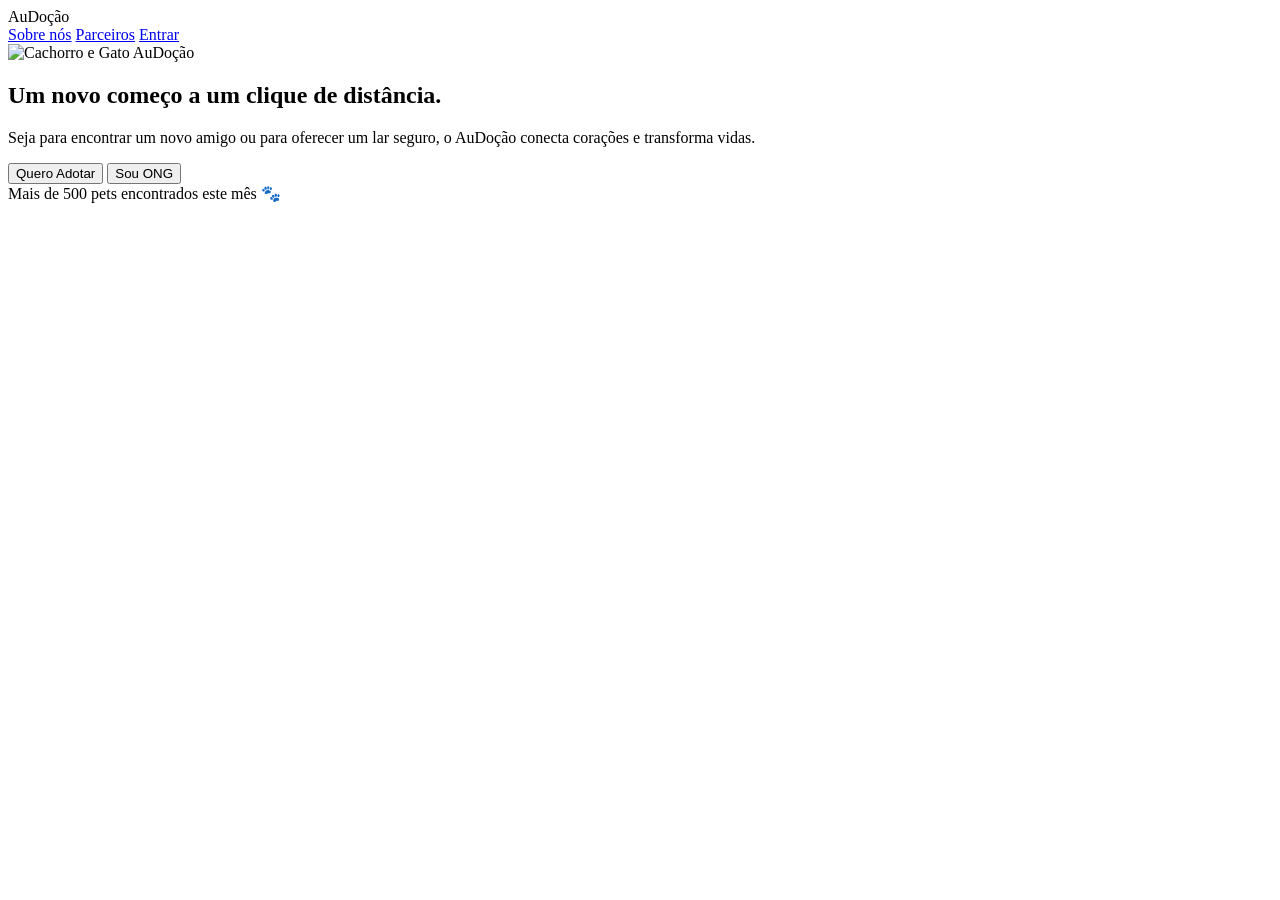
==== index.html @ ccf65b34 "btn - whatsapp" ====
<!DOCTYPE html>
<html lang="pt-br">

<head>
     <meta charset="UTF-8">
     <meta name="viewport" content="width=device-width, initial-scale=1.0">
     <title>AuDoção - Encontre seu pet</title>
     <link rel="stylesheet" href="style.css">
     <link href="https://fonts.googleapis.com/css2?family=Poppins:wght@400;600;700&display=swap" rel="stylesheet">
</head>

<body>

     <nav class="navbar">
          <div class="logo">AuDoção</div>
          <div class="nav-links">
               <a href="#">Sobre nós</a>
               <a href="#">Parceiros</a>
               <a href="login.html" class="btn-login">Entrar</a>
          </div>
     </nav>

     <main class="hero-container">
          <section class="hero-image">
               <div class="image-wrapper">
                    <img src="/src/dogandcat.png" alt="Cachorro e Gato AuDoção">
               </div>
               <div class="decoration-circle"></div>
          </section>

          <section class="hero-content">
               <div class="content-box">
                    <h1>Um novo começo a um clique de distância.</h1>
                    <p>Seja para encontrar um novo amigo ou para oferecer um lar seguro, o AuDoção conecta corações e
                         transforma vidas.</p>

                    <div class="actions">
                         <button class="btn btn-primary" onclick="window.location.href='home.html'">Quero Adotar</button>
                         <button class="btn btn-secondary" onclick="window.location.href='doar.html'">Sou ONG</button>
                    </div>

                    <span class="stats">Mais de 500 pets encontrados este mês 🐾</span>
               </div>
          </section>
     </main>

</body>

</html>
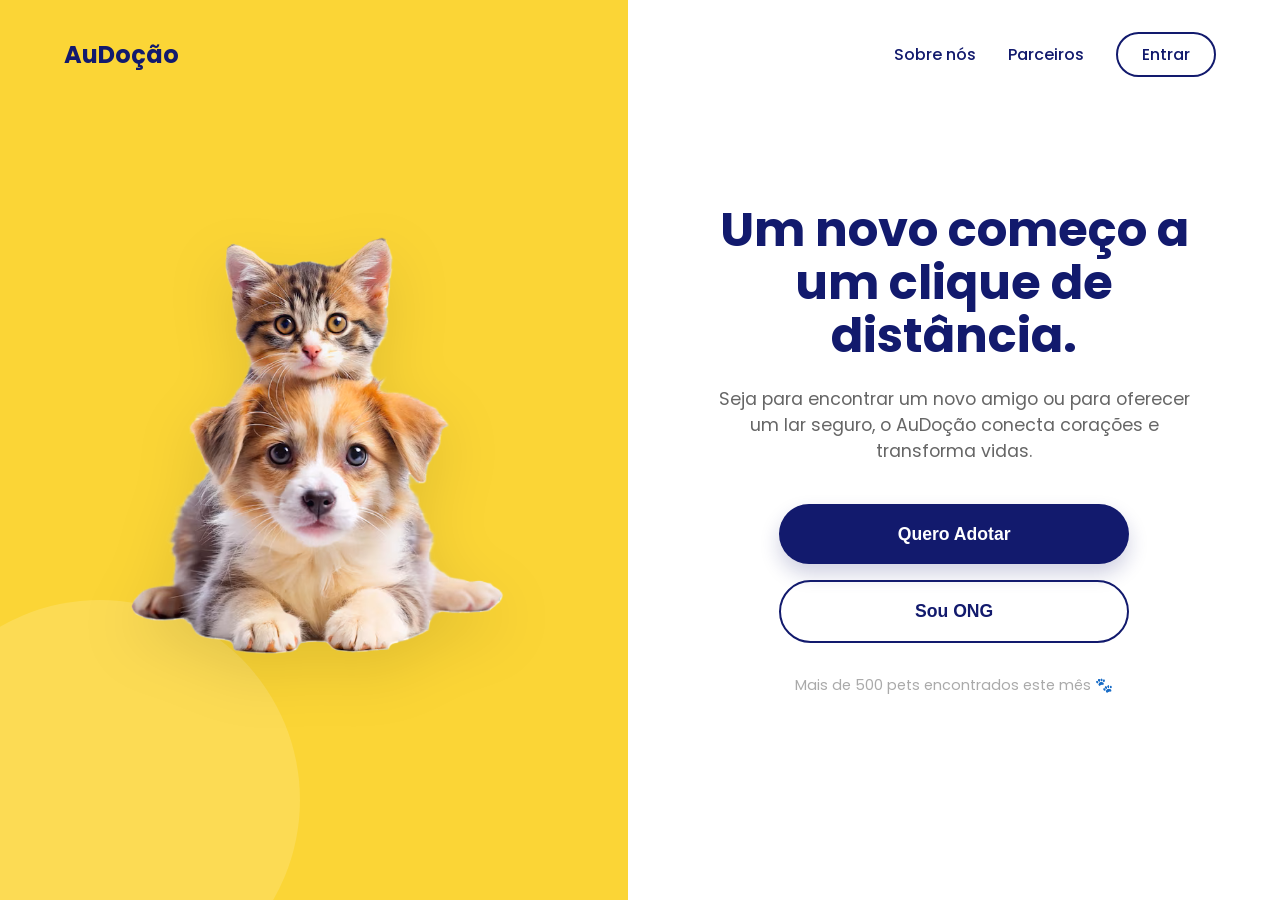
==== commit fff826c9: "alterações na pad sobre e parceiros" ====
--- a/index.html
+++ b/index.html
@@ -14,8 +14,8 @@
      <nav class="navbar">
           <div class="logo">AuDoção</div>
           <div class="nav-links">
-               <a href="#">Sobre nós</a>
-               <a href="#">Parceiros</a>
+               <a href="sobre.html">Sobre nós</a>
+               <a href="parceiros.html">Parceiros</a>
                <a href="login.html" class="btn-login">Entrar</a>
           </div>
      </nav>
@@ -23,7 +23,7 @@
      <main class="hero-container">
           <section class="hero-image">
                <div class="image-wrapper">
-                    <img src="/src/dogandcat.png" alt="Cachorro e Gato AuDoção">
+                    <img src="/src/home-cat-dog.png" alt="Cachorro e Gato AuDoção">
                </div>
                <div class="decoration-circle"></div>
           </section>
@@ -36,7 +36,7 @@
 
                     <div class="actions">
                          <button class="btn btn-primary" onclick="window.location.href='home.html'">Quero Adotar</button>
-                         <button class="btn btn-secondary" onclick="window.location.href='doar.html'">Sou ONG</button>
+                         <button class="btn btn-secondary" onclick="window.location.href='cadastro.html'">Sou ONG</button>
                     </div>
 
                     <span class="stats">Mais de 500 pets encontrados este mês 🐾</span>
--- a/style.css
+++ b/style.css
@@ -0,0 +1,944 @@
+@charset "UTF-8";
+:root {
+  --color-yellow: #FBD536;
+  --color-blue: #121A6D;
+  --color-white: #FFFFFF;
+  --color-text-gray: #666666;
+  --font-main: 'Poppins', sans-serif;
+  --transition: all 0.3s ease;
+}
+
+* {
+  margin: 0;
+  padding: 0;
+  box-sizing: border-box;
+}
+
+body {
+  font-family: var(--font-main);
+  background-color: var(--color-white);
+  overflow-x: hidden;
+}
+
+/* Navbar */
+.navbar {
+  position: absolute;
+  top: 0;
+  width: 100%;
+  display: flex;
+  justify-content: space-between;
+  align-items: center;
+  padding: 2rem 5%;
+  z-index: 10;
+}
+
+.navbar .logo {
+  font-size: 1.5rem;
+  font-weight: 700;
+  color: var(--color-blue);
+}
+
+.navbar .nav-links {
+  display: flex;
+  gap: 2rem;
+  align-items: center;
+}
+
+.navbar .nav-links a {
+  text-decoration: none;
+  color: var(--color-blue);
+  font-weight: 500;
+  transition: var(--transition);
+}
+
+.navbar .nav-links a:hover {
+  opacity: 0.7;
+}
+
+.navbar .nav-links .btn-login {
+  border: 2px solid var(--color-blue);
+  padding: 0.5rem 1.5rem;
+  border-radius: 50px;
+}
+
+.navbar .nav-links .btn-login:hover {
+  background-color: var(--color-blue);
+  color: var(--color-white);
+}
+
+/* Layout Principal (Hero) */
+.hero-container {
+  display: flex;
+  height: 100vh;
+  width: 100%;
+}
+
+@media (max-width: 768px) {
+  .hero-container {
+    flex-direction: column;
+  }
+}
+/* Lado Esquerdo - Imagem */
+.hero-image {
+  flex: 1.2;
+  background-color: var(--color-yellow);
+  display: flex;
+  align-items: center;
+  justify-content: center;
+  position: relative;
+  overflow: hidden;
+}
+
+.hero-image .image-wrapper {
+  width: 70%;
+  z-index: 2;
+  transition: transform 0.5s ease;
+}
+
+.hero-image .image-wrapper:hover {
+  transform: scale(1.05);
+}
+
+.hero-image .image-wrapper img {
+  width: 100%;
+  filter: drop-shadow(0 20px 30px rgba(0, 0, 0, 0.1));
+}
+
+.hero-image .decoration-circle {
+  position: absolute;
+  width: 400px;
+  height: 400px;
+  background: rgba(255, 255, 255, 0.15);
+  border-radius: 50%;
+  bottom: -100px;
+  left: -100px;
+}
+
+.hero-content {
+  flex: 1;
+  display: flex;
+  align-items: center; /* Centraliza o box verticalmente */
+  justify-content: center; /* Centraliza o box horizontalmente */
+  padding: 4rem;
+  background-color: var(--color-white);
+}
+
+.hero-content .content-box {
+  max-width: 500px; /* Aumentei levemente para melhor leitura */
+  width: 100%;
+  display: flex; /* Adicionado */
+  flex-direction: column; /* Adicionado: empilha os itens */
+  align-items: center; /* Adicionado: centraliza h1, p e botões horizontalmente */
+  text-align: center; /* Garante que as linhas de texto fiquem no centro */
+}
+
+.hero-content .content-box h1 {
+  font-size: 3rem;
+  color: var(--color-blue);
+  line-height: 1.1;
+  margin-bottom: 1.5rem;
+  width: 100%; /* Garante que o texto use todo o espaço para centralizar */
+}
+
+.hero-content .content-box p {
+  color: var(--color-text-gray);
+  font-size: 1.1rem;
+  margin-bottom: 2.5rem;
+  width: 100%;
+}
+
+.hero-content .content-box .actions {
+  display: flex;
+  flex-direction: column;
+  gap: 1rem;
+  width: 100%; /* Faz os botões respeitarem a largura do box */
+  max-width: 350px; /* Opcional: define uma largura máxima elegante para os botões */
+}
+
+.hero-content .content-box .actions .btn {
+  padding: 1.2rem;
+  border-radius: 50px;
+  font-size: 1.1rem;
+  font-weight: 600;
+  cursor: pointer;
+  transition: var(--transition);
+  border: none;
+}
+
+.hero-content .content-box .actions .btn-primary {
+  background-color: var(--color-blue);
+  color: var(--color-white);
+  box-shadow: 0 10px 20px rgba(18, 26, 109, 0.2);
+}
+
+.hero-content .content-box .actions .btn-primary:hover {
+  transform: translateY(-3px);
+  box-shadow: 0 15px 25px rgba(18, 26, 109, 0.3);
+}
+
+.hero-content .content-box .actions .btn-secondary {
+  background-color: transparent;
+  border: 2px solid var(--color-blue);
+  color: var(--color-blue);
+}
+
+.hero-content .content-box .actions .btn-secondary:hover {
+  background-color: rgba(18, 26, 109, 0.05);
+}
+
+.hero-content .content-box .stats {
+  display: block;
+  margin-top: 2rem;
+  text-align: center;
+  color: #aaa;
+  font-size: 0.9rem;
+}
+
+/* Login & Auth Pages */
+.auth-page {
+  background-color: var(--color-yellow);
+  position: relative;
+  margin: 0;
+  padding: 0;
+  display: flex;
+  align-items: center;
+  justify-content: center;
+  min-height: 100vh;
+  width: 100%;
+  overflow-x: hidden;
+}
+.auth-page::before {
+  content: "";
+  position: absolute;
+  top: 0;
+  left: 0;
+  width: 100%;
+  height: 100%;
+  background: linear-gradient(180deg, rgba(255, 255, 255, 0) 0%, rgba(255, 255, 255, 0.3) 100%);
+  z-index: 1;
+}
+
+.auth-container {
+  width: 100%;
+  max-width: 420px;
+  padding: 20px;
+  z-index: 2;
+  position: relative;
+}
+
+.auth-card {
+  background: rgba(255, 255, 255, 0.9);
+  backdrop-filter: blur(15px);
+  border: 1px solid rgba(255, 255, 255, 0.5);
+  border-radius: 30px;
+  padding: 3rem 2.5rem;
+  box-shadow: 0 20px 50px rgba(0, 0, 0, 0.1);
+}
+.auth-card .auth-header {
+  text-align: center;
+  margin-bottom: 2rem;
+}
+.auth-card .auth-header .logo {
+  color: var(--color-blue);
+  font-size: 2.2rem;
+  font-weight: 700;
+  margin-bottom: 0.5rem;
+}
+.auth-card .auth-header p {
+  color: var(--color-text-gray);
+  font-size: 0.95rem;
+}
+
+.auth-form .input-group {
+  margin-bottom: 1.5rem;
+}
+.auth-form .input-group label {
+  display: block;
+  margin-bottom: 0.6rem;
+  color: var(--color-blue);
+  font-weight: 600;
+  font-size: 0.9rem;
+}
+.auth-form .input-group .label-wrapper {
+  display: flex;
+  justify-content: space-between;
+  align-items: center;
+}
+.auth-form .input-group input {
+  width: 100%;
+  padding: 1rem 1.5rem;
+  border-radius: 50px;
+  border: 1px solid #E0E0E0;
+  background: #FDFDFD;
+  transition: var(--transition);
+  outline: none;
+}
+.auth-form .input-group input:focus {
+  border-color: var(--color-blue);
+  background: #FFF;
+  box-shadow: 0 0 0 4px rgba(18, 26, 109, 0.1);
+}
+.auth-form .input-group .forgot-password {
+  font-size: 0.8rem;
+  color: var(--color-text-gray);
+  text-decoration: none;
+}
+.auth-form .input-group .forgot-password:hover {
+  color: var(--color-blue);
+}
+.auth-form .btn-primary {
+  width: 100%;
+  padding: 1rem;
+  background-color: var(--color-blue);
+  color: white;
+  border: none;
+  border-radius: 50px;
+  font-size: 1rem;
+  font-weight: 600;
+  cursor: pointer;
+  transition: var(--transition);
+  margin-top: 1rem;
+}
+.auth-form .btn-primary:hover {
+  filter: brightness(1.1);
+  transform: translateY(-2px);
+}
+
+.auth-footer {
+  margin-top: 2rem;
+  text-align: center;
+  font-size: 0.9rem;
+  color: var(--color-text-gray);
+}
+.auth-footer a {
+  color: var(--color-blue);
+  font-weight: 600;
+  text-decoration: none;
+}
+.auth-footer a:hover {
+  text-decoration: underline;
+}
+
+.auth-decoration {
+  position: absolute;
+  bottom: 20px;
+  right: 5%;
+  width: 250px;
+  z-index: 1;
+  display: none;
+}
+@media (min-width: 1024px) {
+  .auth-decoration {
+    display: block;
+  }
+}
+.auth-decoration img {
+  width: 100%;
+}
+
+.auth-page {
+  background-color: var(--color-yellow);
+  position: relative;
+}
+.auth-page::before {
+  content: "";
+  position: absolute;
+  top: 0;
+  left: 0;
+  width: 100%;
+  height: 100%;
+  background-color: rgba(255, 255, 255, 0.2);
+  z-index: 1;
+}
+
+.auth-container {
+  max-width: 520px;
+}
+
+.auth-form .btn-primary {
+  margin-top: 2rem;
+  background-color: var(--color-blue);
+  color: white;
+  border: none;
+  padding: 1rem;
+  border-radius: 50px;
+  font-weight: 600;
+  cursor: pointer;
+  width: 100%;
+  transition: transform 0.2s;
+}
+.auth-form .btn-primary:hover {
+  transform: scale(1.02);
+}
+
+.home-container {
+  padding: 2rem;
+  max-width: 1200px;
+  margin: 0 auto;
+}
+
+.home-header {
+  text-align: center;
+  margin-bottom: 3rem;
+}
+.home-header h1 {
+  color: var(--color-blue);
+  font-size: 2.5rem;
+}
+.home-header p {
+  color: var(--color-text-gray);
+}
+
+.adoption-grid {
+  display: grid;
+  grid-template-columns: repeat(auto-fill, minmax(280px, 1fr));
+  gap: 2rem;
+}
+
+.pet-card {
+  background: rgba(255, 255, 255, 0.8);
+  backdrop-filter: blur(10px);
+  border-radius: 25px;
+  border: 1px solid rgba(255, 255, 255, 0.4);
+  overflow: hidden;
+  transition: transform 0.3s ease;
+  box-shadow: 0 10px 20px rgba(0, 0, 0, 0.05);
+}
+.pet-card:hover {
+  transform: translateY(-8px);
+}
+.pet-card .pet-image {
+  height: 200px;
+  position: relative;
+}
+.pet-card .pet-image img {
+  width: 100%;
+  height: 100%;
+  object-fit: cover;
+}
+.pet-card .pet-image .tag-status {
+  position: absolute;
+  top: 15px;
+  left: 15px;
+  background: var(--color-yellow);
+  color: var(--color-blue);
+  padding: 4px 12px;
+  border-radius: 20px;
+  font-size: 0.8rem;
+  font-weight: 700;
+}
+.pet-card .pet-info {
+  padding: 1.5rem;
+}
+.pet-card .pet-info h3 {
+  color: var(--color-blue);
+  margin-bottom: 0.5rem;
+}
+.pet-card .pet-info p {
+  color: var(--color-text-gray);
+  font-size: 0.9rem;
+}
+.pet-card .pet-info .pet-tags {
+  display: flex;
+  gap: 0.5rem;
+  margin: 1rem 0;
+}
+.pet-card .pet-info .pet-tags span {
+  background: #f0f0f0;
+  padding: 2px 10px;
+  border-radius: 10px;
+  font-size: 0.75rem;
+}
+
+.btn-details {
+  width: 100%;
+  padding: 0.8rem;
+  border: none;
+  border-radius: 50px;
+  background: var(--color-blue);
+  color: white;
+  font-weight: 600;
+  cursor: pointer;
+  transition: filter 0.3s;
+}
+.btn-details:hover {
+  filter: brightness(1.2);
+}
+
+/* Filtros de Categoria */
+.filter-nav {
+  display: flex;
+  justify-content: center;
+  gap: 15px;
+  margin-bottom: 40px;
+  flex-wrap: wrap;
+}
+.filter-nav .filter-btn {
+  background: #fff;
+  border: 2px solid var(--color-yellow);
+  color: var(--color-blue);
+  padding: 10px 25px;
+  border-radius: 50px;
+  font-weight: 600;
+  cursor: pointer;
+  transition: all 0.3s ease;
+}
+.filter-nav .filter-btn:hover, .filter-nav .filter-btn.active {
+  background: var(--color-yellow);
+  box-shadow: 0 4px 12px rgba(251, 213, 54, 0.3);
+}
+
+/* Grid Ajustado */
+.adoption-grid {
+  display: grid;
+  grid-template-columns: repeat(auto-fill, minmax(280px, 1fr));
+  gap: 30px;
+}
+
+/* Estilo das Tags de Espécie no Card */
+.pet-card .tag-status.cao {
+  background: #FFD700;
+}
+.pet-card .tag-status.gato {
+  background: #FFB6C1;
+}
+
+.profile-container {
+  max-width: 800px;
+  margin: 0 auto;
+  background: #fdfdfd;
+  min-height: 100vh;
+}
+
+.pet-hero {
+  position: relative;
+  height: 400px;
+  width: 100%;
+}
+.pet-hero img {
+  width: 100%;
+  height: 100%;
+  object-fit: cover;
+}
+.pet-hero .btn-back {
+  position: absolute;
+  top: 20px;
+  left: 20px;
+  background: rgba(255, 255, 255, 0.8);
+  backdrop-filter: blur(5px);
+  padding: 10px 20px;
+  border-radius: 50px;
+  text-decoration: none;
+  color: var(--color-blue);
+  font-weight: 600;
+  z-index: 10;
+}
+
+.pet-details-card {
+  background: white;
+  margin-top: -40px;
+  position: relative;
+  border-radius: 40px 40px 0 0;
+  padding: 2rem;
+  box-shadow: 0 -10px 30px rgba(0, 0, 0, 0.05);
+}
+.pet-details-card .pet-main-info {
+  margin-bottom: 2rem;
+}
+.pet-details-card .pet-main-info .header-info {
+  display: flex;
+  align-items: center;
+  justify-content: space-between;
+}
+.pet-details-card .pet-main-info .header-info h1 {
+  color: var(--color-blue);
+  font-size: 2.2rem;
+}
+.pet-details-card .pet-main-info .header-info .badge-species {
+  background: var(--color-yellow);
+  padding: 5px 15px;
+  border-radius: 20px;
+  font-weight: 700;
+  font-size: 0.8rem;
+}
+.pet-details-card .pet-main-info .location {
+  color: var(--color-text-gray);
+  font-size: 0.9rem;
+  margin-top: 5px;
+}
+
+.pet-stats-grid {
+  display: grid;
+  grid-template-columns: repeat(3, 1fr);
+  gap: 15px;
+  margin-bottom: 2rem;
+}
+.pet-stats-grid .stat-item {
+  background: #f8f9fa;
+  padding: 15px;
+  border-radius: 20px;
+  text-align: center;
+}
+.pet-stats-grid .stat-item small {
+  display: block;
+  color: var(--color-text-gray);
+  font-size: 0.75rem;
+  margin-bottom: 5px;
+}
+.pet-stats-grid .stat-item strong {
+  color: var(--color-blue);
+  font-size: 1rem;
+}
+
+.pet-description {
+  margin-bottom: 2rem;
+}
+.pet-description h3 {
+  color: var(--color-blue);
+  margin-bottom: 10px;
+}
+.pet-description p {
+  color: #555;
+  line-height: 1.6;
+}
+
+.pet-health-tags {
+  margin-bottom: 3rem;
+}
+.pet-health-tags h3 {
+  color: var(--color-blue);
+  margin-bottom: 15px;
+}
+.pet-health-tags .tags-container {
+  display: flex;
+  flex-wrap: wrap;
+  gap: 10px;
+}
+.pet-health-tags .tags-container .tag {
+  padding: 8px 16px;
+  border-radius: 12px;
+  font-size: 0.85rem;
+  font-weight: 600;
+}
+.pet-health-tags .tags-container .tag.check {
+  background: #e8f5e9;
+  color: #2e7d32;
+}
+.pet-health-tags .tags-container .tag.info {
+  background: #e3f2fd;
+  color: #1565c0;
+}
+
+.btn-adopt-now {
+  width: 100%;
+  padding: 1.2rem;
+  background: var(--color-blue);
+  color: white;
+  border: none;
+  border-radius: 50px;
+  font-size: 1.1rem;
+  font-weight: 700;
+  cursor: pointer;
+  transition: transform 0.2s;
+}
+.btn-adopt-now:hover {
+  transform: scale(1.02);
+  filter: brightness(1.1);
+}
+
+/* Navbar */
+.navbar {
+  position: absolute;
+  top: 0;
+  width: 100%;
+  display: flex;
+  justify-content: space-between;
+  align-items: center;
+  padding: 2rem 5%;
+  z-index: 10;
+}
+
+.navbar .logo {
+  font-size: 1.5rem;
+  font-weight: 700;
+  color: var(--color-blue);
+}
+
+.navbar .nav-links {
+  display: flex;
+  gap: 2rem;
+  align-items: center;
+}
+
+.navbar .nav-links a {
+  text-decoration: none;
+  color: var(--color-blue);
+  font-weight: 500;
+  transition: var(--transition);
+}
+
+.navbar .nav-links a:hover {
+  opacity: 0.7;
+}
+
+.navbar .nav-links .btn-login {
+  border: 2px solid var(--color-blue);
+  padding: 0.5rem 1.5rem;
+  border-radius: 50px;
+}
+
+.navbar .nav-links .btn-login:hover {
+  background-color: var(--color-blue);
+  color: var(--color-white);
+}
+
+.form-container {
+  max-width: 700px;
+  margin: 40px auto;
+  padding: 0 20px;
+}
+
+.glass-form {
+  background: rgba(255, 255, 255, 0.7);
+  backdrop-filter: blur(15px);
+  border: 1px solid rgba(255, 255, 255, 0.3);
+  padding: 40px;
+  border-radius: 30px;
+  box-shadow: 0 20px 40px rgba(0, 0, 0, 0.05);
+}
+
+.form-section {
+  margin-bottom: 30px;
+}
+.form-section h3 {
+  color: var(--color-blue);
+  margin-bottom: 20px;
+  font-size: 1.1rem;
+  border-bottom: 2px solid var(--color-yellow);
+  display: inline-block;
+}
+
+.upload-container .upload-label {
+  display: flex;
+  flex-direction: column;
+  align-items: center;
+  padding: 40px;
+  border: 2px dashed #cbd5e0;
+  border-radius: 20px;
+  cursor: pointer;
+  transition: 0.3s;
+}
+.upload-container .upload-label:hover {
+  background: rgba(251, 213, 54, 0.1);
+  border-color: var(--color-yellow);
+}
+.upload-container .upload-label input {
+  display: none;
+}
+
+.input-grid {
+  display: grid;
+  grid-template-columns: 1fr 1fr;
+  gap: 20px;
+}
+
+.input-group {
+  display: flex;
+  flex-direction: column;
+  gap: 8px;
+}
+.input-group label {
+  font-size: 0.9rem;
+  font-weight: 600;
+  color: #4a5568;
+}
+.input-group input,
+.input-group select,
+.input-group textarea {
+  padding: 12px;
+  border-radius: 12px;
+  border: 1px solid #e2e8f0;
+  outline: none;
+}
+.input-group input:focus,
+.input-group select:focus,
+.input-group textarea:focus {
+  border-color: var(--color-blue);
+}
+
+.checkbox-grid {
+  display: grid;
+  grid-template-columns: repeat(auto-fill, minmax(160px, 1fr));
+  gap: 10px;
+}
+.checkbox-grid .check-item {
+  display: flex;
+  align-items: center;
+  gap: 10px;
+  font-size: 0.9rem;
+  cursor: pointer;
+}
+
+.btn-submit {
+  width: 100%;
+  padding: 15px;
+  background: var(--color-blue);
+  color: white;
+  border: none;
+  border-radius: 50px;
+  font-size: 1.1rem;
+  font-weight: 700;
+  cursor: pointer;
+  margin-top: 20px;
+  box-shadow: 0 10px 20px rgba(45, 55, 72, 0.2);
+}
+.btn-submit:hover {
+  transform: translateY(-2px);
+  filter: brightness(1.2);
+}
+
+.about-container {
+  background-color: #fdfdfd;
+}
+.about-container .about-hero {
+  padding: 10px 5% 40px;
+  text-align: center;
+  position: relative;
+}
+.about-container .about-hero h1 {
+  color: var(--color-blue);
+  font-size: clamp(2.5rem, 8vw, 4rem);
+  font-weight: 800;
+  margin-bottom: 1.5rem;
+}
+.about-container .about-section {
+  max-width: 1200px;
+  margin: -60px auto 100px;
+  padding: 0 20px;
+}
+.about-container .about-section .about-grid {
+  display: grid;
+  grid-template-columns: 1.1fr 0.9fr;
+  gap: 80px;
+  align-items: center;
+  padding: 20px 60px;
+  border-radius: 50px;
+}
+.about-container .about-section .about-grid .image-box {
+  position: relative;
+}
+.about-container .about-section .about-grid .image-box img {
+  width: 100%;
+  border-radius: 30px;
+  z-index: 2;
+  position: relative;
+  display: block;
+}
+.about-container .about-section .about-grid .text-box h2 {
+  color: var(--color-blue);
+  font-size: 2.5rem;
+  margin-bottom: 40px;
+  position: relative;
+  display: inline-block;
+}
+.about-container .about-section .about-grid .text-box h2::after {
+  content: "";
+  display: block;
+  position: absolute;
+  bottom: -10px;
+  left: 0;
+  width: 60px;
+  height: 6px;
+  background-color: #FBD536 !important;
+  z-index: 10;
+}
+.about-container .about-section .about-grid .text-box p {
+  color: var(--color-text-gray);
+  font-size: 1.1rem;
+  line-height: 1.8;
+}
+
+.about-container,
+.partners-container {
+  padding: 60px 20px;
+  max-width: 1100px;
+  margin: 0 auto;
+}
+
+.about-hero,
+.partners-header {
+  text-align: center;
+  margin-bottom: 50px;
+}
+.about-hero h1,
+.partners-header h1 {
+  color: var(--color-blue);
+  font-size: 2.5rem;
+}
+.about-hero p,
+.partners-header p {
+  color: #666;
+  font-size: 1.1rem;
+}
+
+.about-grid {
+  display: grid;
+  grid-template-columns: 1fr 1fr;
+  gap: 40px;
+  align-items: center;
+  margin-bottom: 60px;
+}
+.about-grid img {
+  width: 100%;
+  border-radius: 30px;
+}
+
+.values-grid,
+.partners-list {
+  display: grid;
+  grid-template-columns: repeat(auto-fit, minmax(250px, 1fr));
+  gap: 20px;
+}
+
+.value-card,
+.partner-card {
+  background: white;
+  padding: 30px;
+  border-radius: 20px;
+  box-shadow: 0 10px 30px rgba(0, 0, 0, 0.05);
+  text-align: center;
+  transition: transform 0.3s;
+}
+.value-card:hover,
+.partner-card:hover {
+  transform: translateY(-5px);
+}
+.value-card h3,
+.partner-card h3 {
+  color: var(--color-blue);
+  margin-bottom: 10px;
+}
+.value-card img,
+.partner-card img {
+  max-width: 120px;
+  margin-bottom: 15px;
+  filter: grayscale(100%);
+  transition: 0.3s;
+}
+.value-card:hover img,
+.partner-card:hover img {
+  filter: grayscale(0%);
+}
+
+.be-partner {
+  margin-top: 80px;
+}
+.be-partner .glass-card {
+  background: rgba(251, 213, 54, 0.1);
+  border: 2px dashed var(--color-yellow);
+  padding: 40px;
+  border-radius: 30px;
+  text-align: center;
+}
+
+/*# sourceMappingURL=style.css.map */
